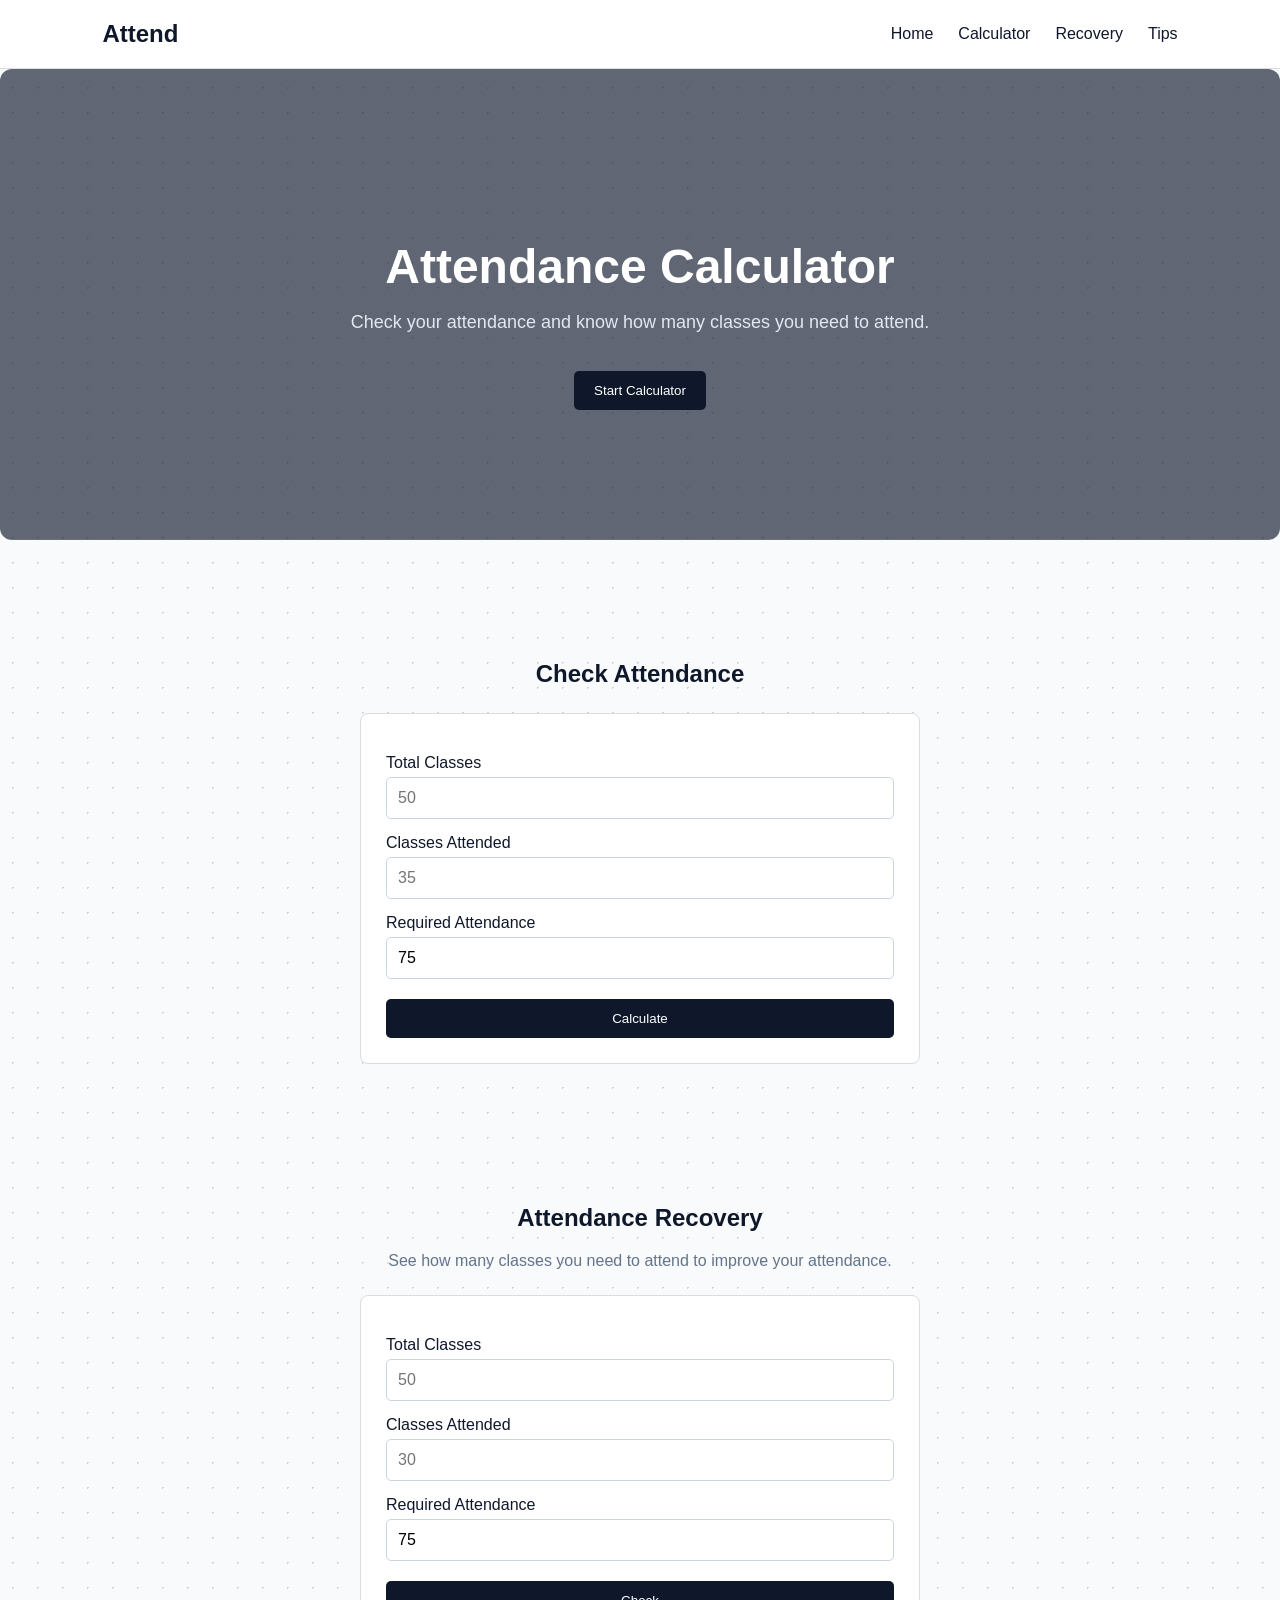
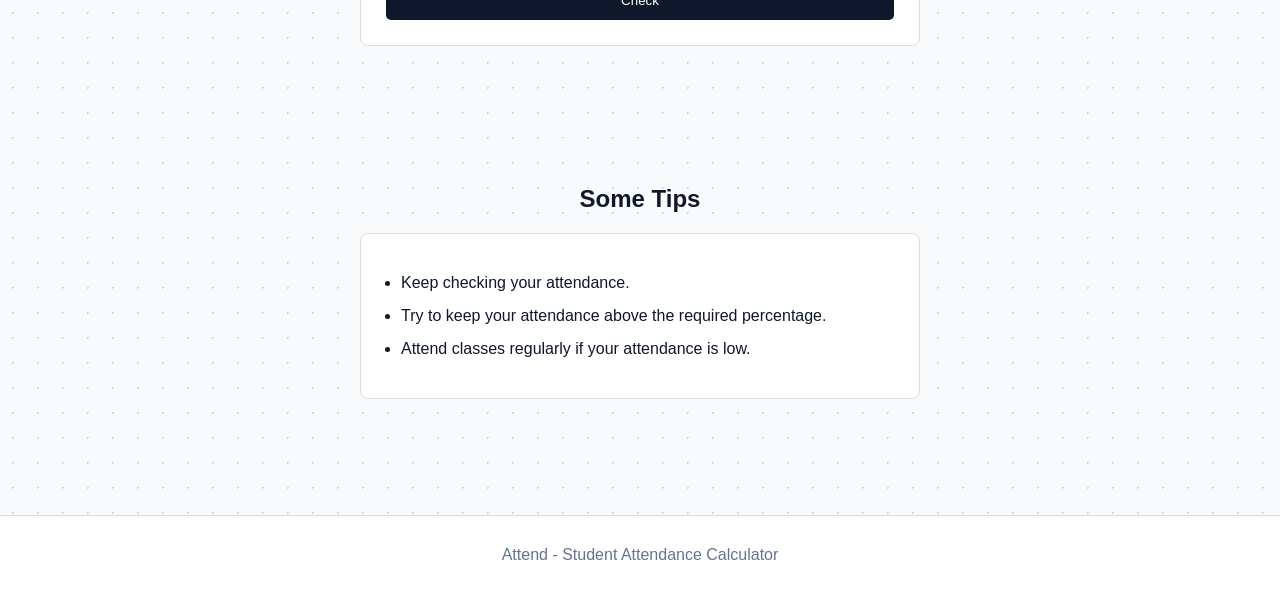
==== index.html @ d29d69c6 "Rename webdevpro.html to index.html" ====
<!DOCTYPE html>
<html>

<head>
    <title>Attend</title>
    <link rel="stylesheet" href="styleeproject.css">
</head>

<body>

    <nav>
        <h2>Attend</h2>

        <div class="links">
            <a href="#home">Home</a>
            <a href="#calculator">Calculator</a>
            <a href="#recovery">Recovery</a>
            <a href="#tips">Tips</a>
        </div>
    </nav>

    <section id="home" class="home">

        <h1>Attendance Calculator</h1>

        <p>Check your attendance and know how many classes you need to attend.</p>

        <a href="#calculator">
            <button>Start Calculator</button>
        </a>

    </section>

    <section id="calculator" class="section">

        <h2>Check Attendance</h2>

        <div class="box">

            <label>Total Classes</label>
            <input type="number" id="total" placeholder="50">

            <label>Classes Attended</label>
            <input type="number" id="attended" placeholder="35">

            <label>Required Attendance</label>
            <input type="number" id="target" value="75">

            <button onclick="calculate()">Calculate</button>

        </div>

        <div id="result" class="result">

            <h3>Your Attendance</h3>

            <h1 id="percentage">--</h1>

            <p id="status"></p>
            <p id="message"></p>

        </div>

    </section>

    <section id="recovery" class="section">

        <h2>Attendance Recovery</h2>

        <p>See how many classes you need to attend to improve your attendance.</p>

        <div class="box">

            <label>Total Classes</label>
            <input type="number" id="rTotal" placeholder="50">

            <label>Classes Attended</label>
            <input type="number" id="rAttended" placeholder="30">

            <label>Required Attendance</label>
            <input type="number" id="rTarget" value="75">

            <button onclick="recover()">Check</button>

        </div>

        <div id="recoveryResult" class="result">

            <h3 id="recoveryTitle"></h3>

            <h1 id="classesNeeded"></h1>

            <p id="recoveryMessage"></p>

        </div>

    </section>

    <section id="tips" class="section tips">

        <h2>Some Tips</h2>

        <ul>
            <li>Keep checking your attendance.</li>
            <li>Try to keep your attendance above the required percentage.</li>
            <li>Attend classes regularly if your attendance is low.</li>
        </ul>

    </section>

    <footer>
        Attend - Student Attendance Calculator
    </footer>

    <script src="calculator.js"></script>

</body>

</html>
---- styleeproject.css ----
* {
    box-sizing: border-box;
}

html {
    scroll-behavior: smooth;
}

body {
    margin: 0;
    font-family: Arial, sans-serif;
    color: #0F172A;
    background-color: #F8FAFC;
    background-image: radial-gradient(#CBD5E1 1px, transparent 1px);
    background-size: 25px 25px;
}

nav {
    display: flex;
    align-items: center;
    padding: 20px 8%;
    background-color: white;
    border-bottom: 1px solid #ddd;
}

nav h2 {
    margin: 0;
}

.links {
    margin-left: auto;
    display: flex;
    gap: 25px;
}

.links a {
    text-decoration: none;
    color: #0F172A;
}

.links a:hover {
    color: #10B981;
}

.home {
    text-align: center;
    padding: 130px 20px;
    background-image: linear-gradient(rgba(15, 23, 42, 0.65), rgba(15, 23, 42, 0.65)), url("https://images.unsplash.com/photo-1557682250-33bd709cbe85");
    background-size: cover;
    background-position: center;
    color: white;
    border-radius: 12px;
}

.home h1 {
    font-size: 48px;
    margin-bottom: 15px;
}

.home p {
    font-size: 18px;
    color: #E2E8F0;
}

button {
    background-color: #0F172A;
    color: white;
    border: none;
    border-radius: 5px;
    padding: 12px 20px;
    margin-top: 20px;
    cursor: pointer;
}

button:hover {
    background-color: #10B981;
}

.section {
    max-width: 600px;
    margin: 80px auto;
    padding: 20px;
}

.section h2 {
    text-align: center;
}

.section > p {
    text-align: center;
    color: #64748B;
}

.box {
    background-color: white;
    padding: 25px;
    margin-top: 25px;
    border: 1px solid #ddd;
    border-radius: 8px;
}

.box label {
    display: block;
    margin-top: 15px;
    margin-bottom: 5px;
}

.box input {
    width: 100%;
    padding: 11px;
    border: 1px solid #CBD5E1;
    border-radius: 5px;
    font-size: 16px;
}

.box input:focus {
    outline: none;
    border-color: #0F172A;
}

.box button {
    width: 100%;
}

.result {
    display: none;
    background-color: white;
    margin-top: 25px;
    padding: 25px;
    text-align: center;
    border: 1px solid #ddd;
    border-radius: 8px;
}

.result h1 {
    font-size: 45px;
    margin: 10px;
}

.tips ul {
    background-color: white;
    padding: 25px 40px;
    border: 1px solid #ddd;
    border-radius: 8px;
}

.tips li {
    margin: 15px 0;
}

footer {
    text-align: center;
    padding: 30px;
    background-color: white;
    border-top: 1px solid #ddd;
    color: #64748B;
}

@media (max-width: 600px) {
    nav {
        padding: 15px;
    }

    .links {
        gap: 10px;
        font-size: 13px;
    }

    .home h1 {
        font-size: 35px;
    }

    .section {
        margin: 50px auto;
    }
}
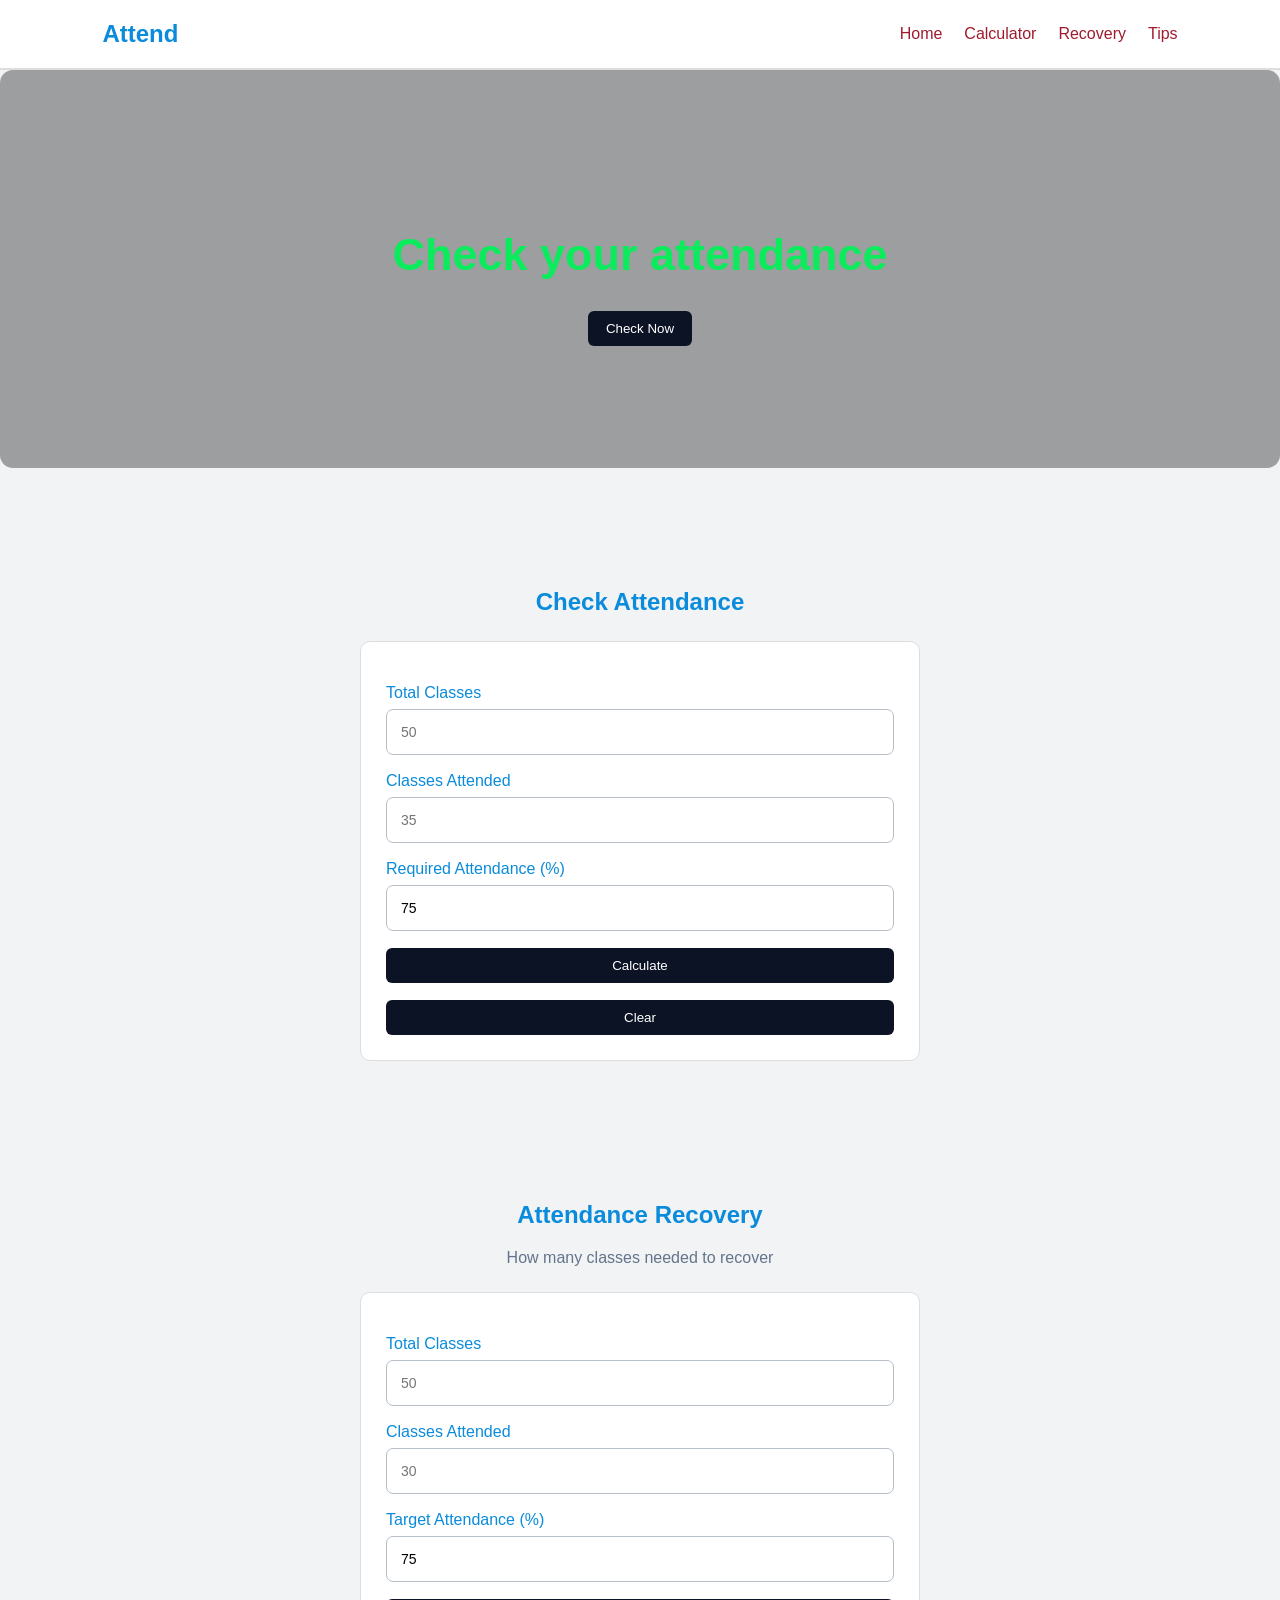
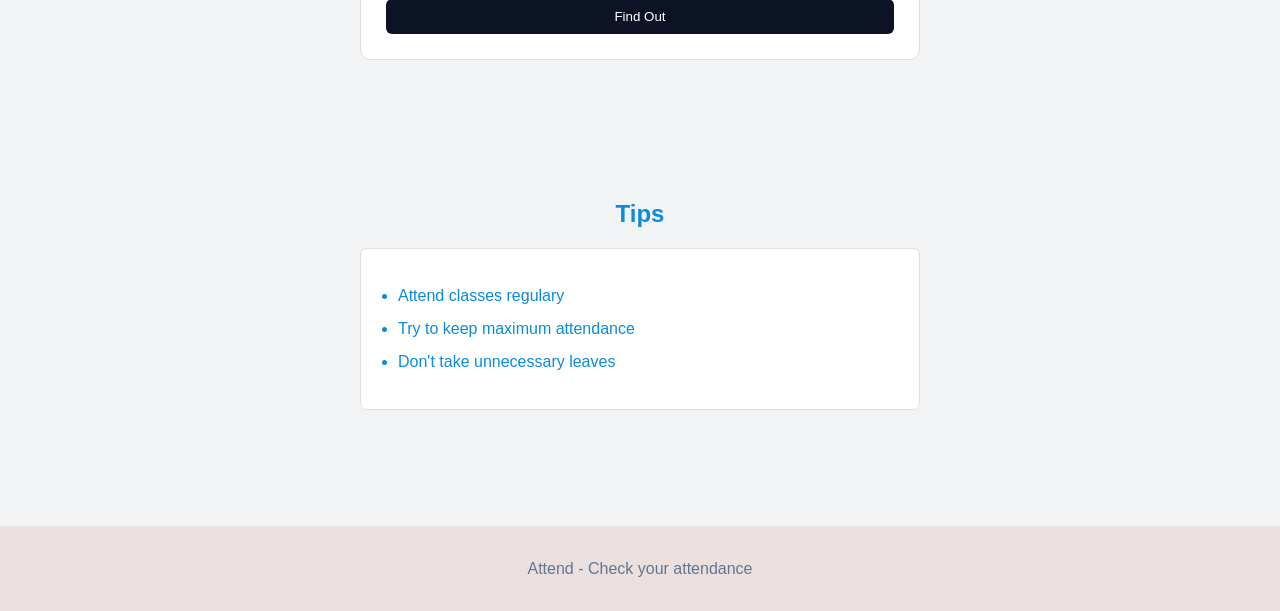
==== commit 42bcc50a: "Update index.html" ====
--- a/index.html
+++ b/index.html
@@ -11,7 +11,7 @@
     <nav>
         <h2>Attend</h2>
 
-        <div class="links">
+        <div class="navbar">
             <a href="#home">Home</a>
             <a href="#calculator">Calculator</a>
             <a href="#recovery">Recovery</a>
@@ -21,15 +21,16 @@
 
     <section id="home" class="home">
 
-        <h1>Attendance Calculator</h1>
+        <h1>Check your attendance</h1>
 
-        <p>Check your attendance and know how many classes you need to attend.</p>
+      
 
         <a href="#calculator">
-            <button>Start Calculator</button>
+            <button>Check Now</button>
         </a>
 
     </section>
+
 
     <section id="calculator" class="section">
 
@@ -37,50 +38,56 @@
 
         <div class="box">
 
+          
+
             <label>Total Classes</label>
             <input type="number" id="total" placeholder="50">
 
             <label>Classes Attended</label>
             <input type="number" id="attended" placeholder="35">
 
-            <label>Required Attendance</label>
+            <label>Required Attendance (%)</label>
             <input type="number" id="target" value="75">
 
             <button onclick="calculate()">Calculate</button>
+            <button onclick="clearResult()">Clear</button>
 
         </div>
 
         <div id="result" class="result">
 
-            <h3>Your Attendance</h3>
+            <h3 id="resultSubject"></h3>
 
             <h1 id="percentage">--</h1>
 
             <p id="status"></p>
             <p id="message"></p>
 
+            <p id="missMessage"></p>
+
         </div>
 
     </section>
+
 
     <section id="recovery" class="section">
 
         <h2>Attendance Recovery</h2>
 
-        <p>See how many classes you need to attend to improve your attendance.</p>
+        <p>How many classes needed to recover </p>
 
         <div class="box">
 
             <label>Total Classes</label>
-            <input type="number" id="rTotal" placeholder="50">
+            <input type="number" id="total" placeholder="50">
 
             <label>Classes Attended</label>
-            <input type="number" id="rAttended" placeholder="30">
+            <input type="number" id="attended" placeholder="30">
 
-            <label>Required Attendance</label>
-            <input type="number" id="rTarget" value="75">
+            <label>Target Attendance (%)</label>
+            <input type="number" id="target" value="75">
 
-            <button onclick="recover()">Check</button>
+            <button onclick="recover()">Find Out</button>
 
         </div>
 
@@ -96,21 +103,25 @@
 
     </section>
 
+
     <section id="tips" class="section tips">
 
-        <h2>Some Tips</h2>
+        <h2>Tips</h2>
 
         <ul>
-            <li>Keep checking your attendance.</li>
-            <li>Try to keep your attendance above the required percentage.</li>
-            <li>Attend classes regularly if your attendance is low.</li>
+            <li>Attend classes regulary</li>
+            <li>Try to keep maximum attendance</li>
+            <li>Don't take unnecessary leaves</li>
+            
         </ul>
 
     </section>
 
+
     <footer>
-        Attend - Student Attendance Calculator
+        Attend - Check your attendance
     </footer>
+
 
     <script src="calculator.js"></script>
 
--- a/styleeproject.css
+++ b/styleeproject.css
@@ -9,10 +9,8 @@
 body {
     margin: 0;
     font-family: Arial, sans-serif;
-    color: #0F172A;
-    background-color: #F8FAFC;
-    background-image: radial-gradient(#CBD5E1 1px, transparent 1px);
-    background-size: 25px 25px;
+    color: #0a8bdb;
+    background-color: #F1F3F5;
 }
 
 nav {
@@ -20,67 +18,74 @@
     align-items: center;
     padding: 20px 8%;
     background-color: white;
-    border-bottom: 1px solid #ddd;
+    border-bottom: 2px solid #ddd;
 }
 
 nav h2 {
     margin: 0;
 }
 
-.links {
+.navbar {
     margin-left: auto;
     display: flex;
-    gap: 25px;
+    gap: 22px;
 }
 
-.links a {
+.navbar a {
     text-decoration: none;
-    color: #0F172A;
+    color: #a11b2f;
 }
 
-.links a:hover {
-    color: #10B981;
+.navbar a:hover {
+    color: #13ab78;
 }
 
 .home {
     text-align: center;
-    padding: 130px 20px;
-    background-image: linear-gradient(rgba(15, 23, 42, 0.65), rgba(15, 23, 42, 0.65)), url("https://images.unsplash.com/photo-1557682250-33bd709cbe85");
+    padding: 122px 18px;
+
+    background-image:
+        linear-gradient(rgba(0, 0, 0, 0.35), rgba(0, 0, 0, 0.35)),
+        url("https://kanopi.com/wp-content/uploads/2024/11/best-college-websites_feature.jpg");
+
     background-size: cover;
     background-position: center;
-    color: white;
-    border-radius: 12px;
+
+    color: rgb(11, 236, 93);
+    border-radius: 13px;
 }
 
 .home h1 {
-    font-size: 48px;
-    margin-bottom: 15px;
+    font-size: 45px;
+    margin-bottom: 13px;
 }
 
 .home p {
     font-size: 18px;
-    color: #E2E8F0;
+    color: #ebeef2;
 }
 
 button {
-    background-color: #0F172A;
+    background-color: #0c1325;
     color: white;
     border: none;
-    border-radius: 5px;
-    padding: 12px 20px;
-    margin-top: 20px;
+    border-radius: 6px;
+    padding: 10px 18px;
+    margin-top: 17px;
     cursor: pointer;
 }
 
 button:hover {
-    background-color: #10B981;
+    background-color: #11cb8d;
 }
 
 .section {
     max-width: 600px;
     margin: 80px auto;
     padding: 20px;
+   
 }
+
 
 .section h2 {
     text-align: center;
@@ -96,26 +101,26 @@
     padding: 25px;
     margin-top: 25px;
     border: 1px solid #ddd;
-    border-radius: 8px;
+    border-radius: 10px;
 }
 
 .box label {
     display: block;
-    margin-top: 15px;
-    margin-bottom: 5px;
+    margin-top: 17px;
+    margin-bottom: 7px;
 }
 
 .box input {
     width: 100%;
-    padding: 11px;
-    border: 1px solid #CBD5E1;
-    border-radius: 5px;
-    font-size: 16px;
+    padding: 14px;
+    border: 1px solid #b6bec8;
+    border-radius: 7px;
+    font-size: 14px;
 }
 
 .box input:focus {
     outline: none;
-    border-color: #0F172A;
+    border-color: #080d17;
 }
 
 .box button {
@@ -124,24 +129,24 @@
 
 .result {
     display: none;
-    background-color: white;
-    margin-top: 25px;
-    padding: 25px;
+    background-color: rgb(239, 234, 234);
+    margin-top: 23px;
+    padding: 22px;
     text-align: center;
-    border: 1px solid #ddd;
+    border: 1px solid #ece1e1;
     border-radius: 8px;
 }
 
 .result h1 {
-    font-size: 45px;
-    margin: 10px;
+    font-size: 41px;
+    margin: 8px;
 }
 
 .tips ul {
     background-color: white;
-    padding: 25px 40px;
-    border: 1px solid #ddd;
-    border-radius: 8px;
+    padding: 23px 37px;
+    border: 1px solid #e2dfdf;
+    border-radius: 7px;
 }
 
 .tips li {
@@ -150,27 +155,27 @@
 
 footer {
     text-align: center;
-    padding: 30px;
-    background-color: white;
-    border-top: 1px solid #ddd;
+    padding: 33px;
+    background-color: rgb(235, 224, 224);
+    border-top: 1px solid #eae3e3;
     color: #64748B;
 }
 
 @media (max-width: 600px) {
     nav {
-        padding: 15px;
+        padding: 13px;
     }
 
     .links {
-        gap: 10px;
-        font-size: 13px;
+        gap: 12px;
+        font-size: 15px;
     }
 
     .home h1 {
-        font-size: 35px;
+        font-size: 30px;
     }
 
     .section {
-        margin: 50px auto;
+        margin: 45px auto;
     }
-}+}
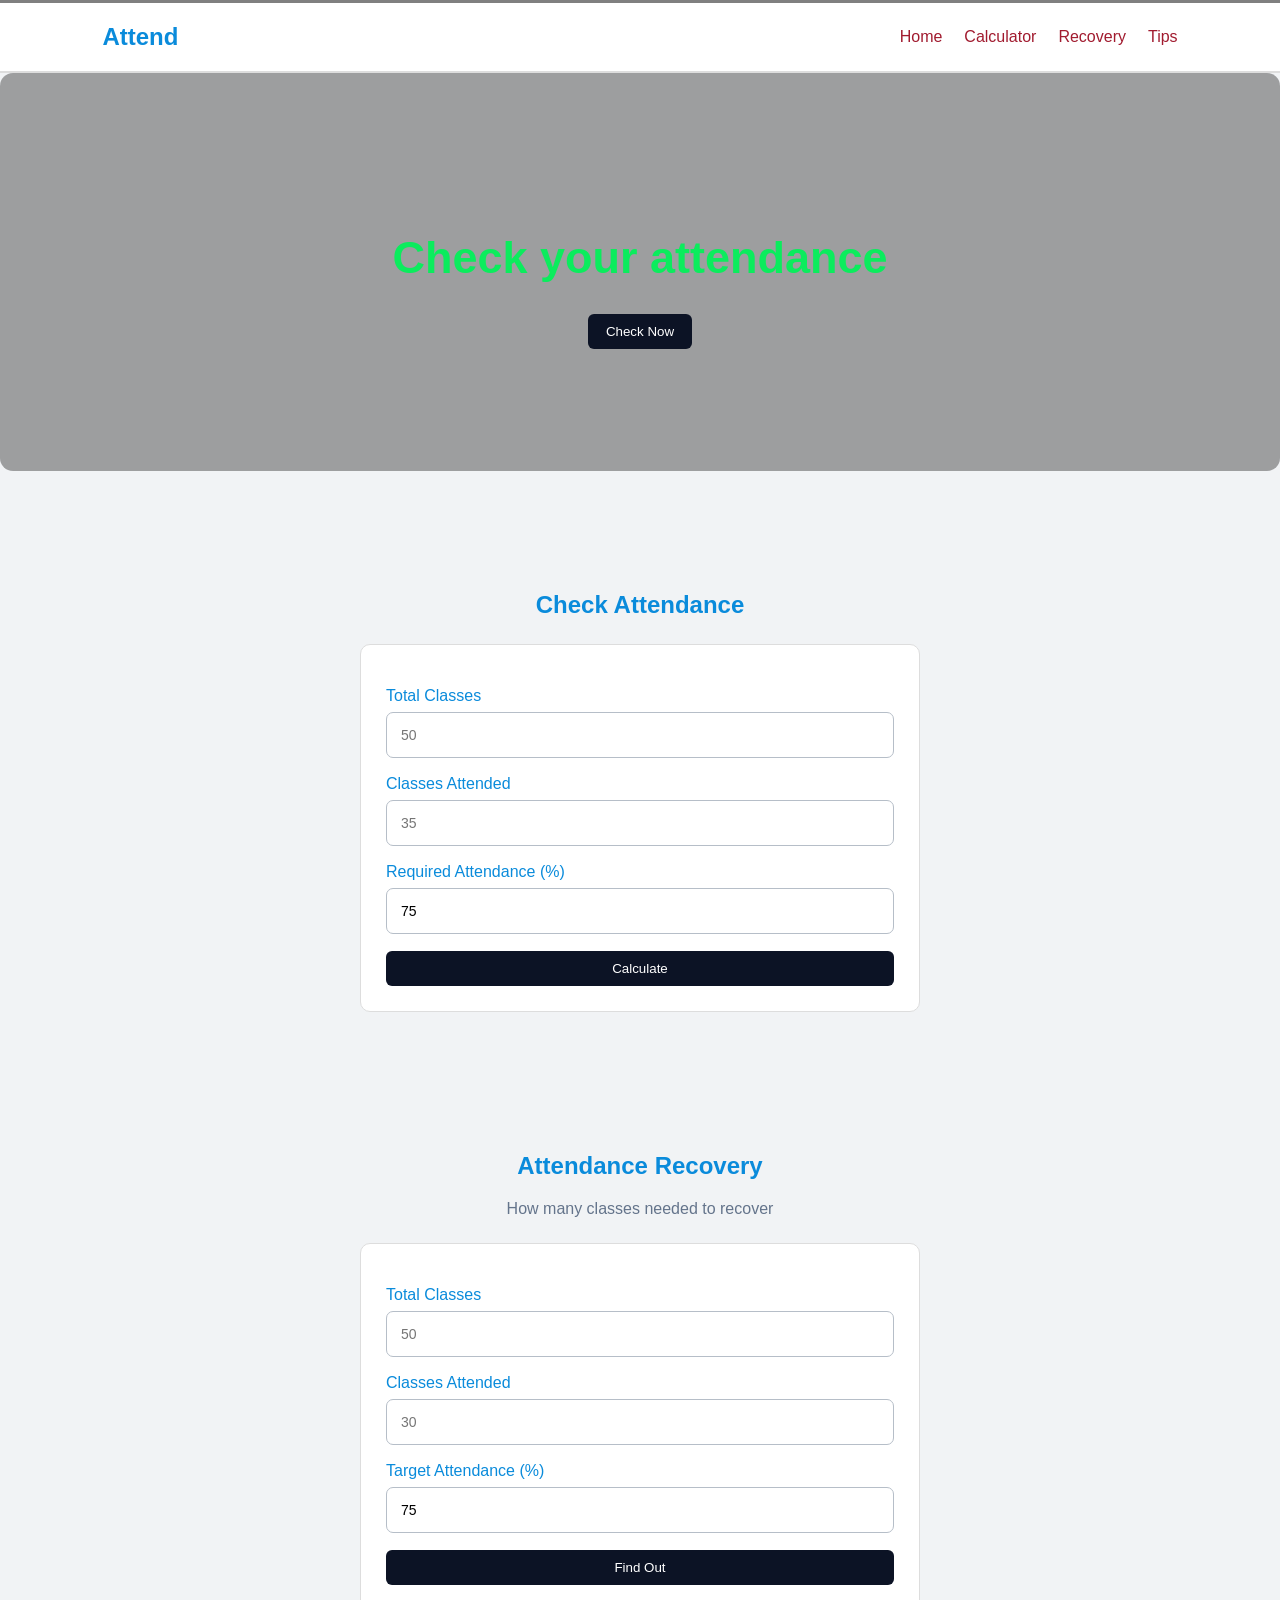
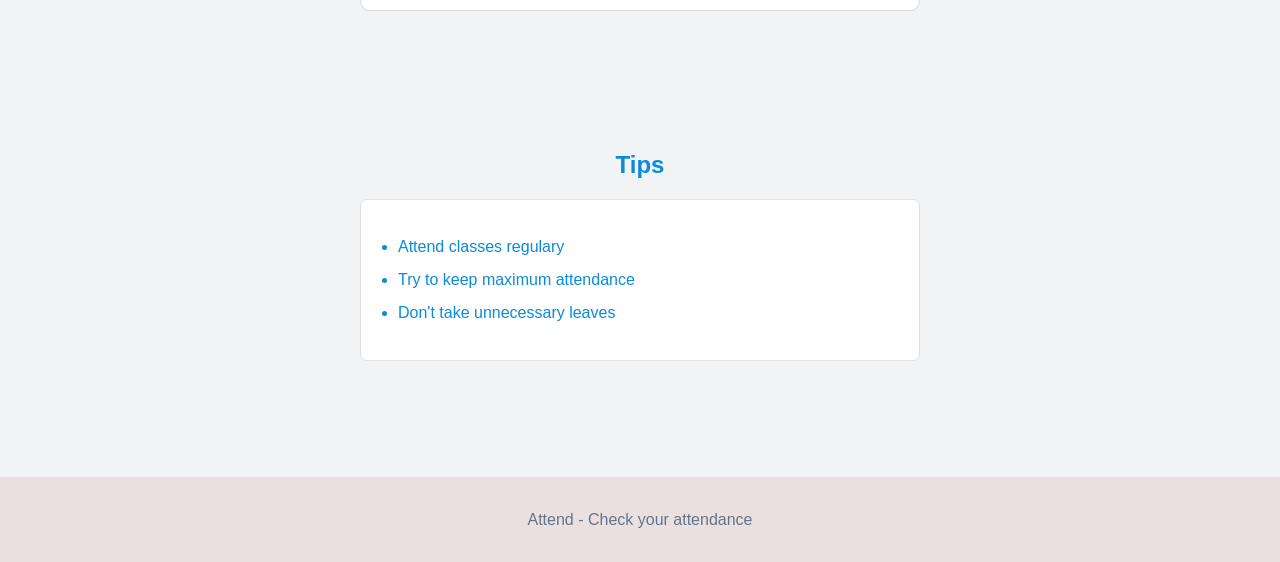
==== commit adee12d8: "Update index.html" ====
--- a/index.html
+++ b/index.html
@@ -50,7 +50,7 @@
             <input type="number" id="target" value="75">
 
             <button onclick="calculate()">Calculate</button>
-            <button onclick="clearResult()">Clear</button>
+            
 
         </div>
 
@@ -79,13 +79,13 @@
         <div class="box">
 
             <label>Total Classes</label>
-            <input type="number" id="total" placeholder="50">
+            <input type="number" id="totall" placeholder="50">
 
             <label>Classes Attended</label>
-            <input type="number" id="attended" placeholder="30">
+            <input type="number" id="attendedd" placeholder="30">
 
             <label>Target Attendance (%)</label>
-            <input type="number" id="target" value="75">
+            <input type="number" id="targett" value="75">
 
             <button onclick="recover()">Find Out</button>
 
--- a/styleeproject.css
+++ b/styleeproject.css
@@ -19,7 +19,10 @@
     padding: 20px 8%;
     background-color: white;
     border-bottom: 2px solid #ddd;
+    border-top: 3px solid grey;
 }
+
+
 
 nav h2 {
     margin: 0;
